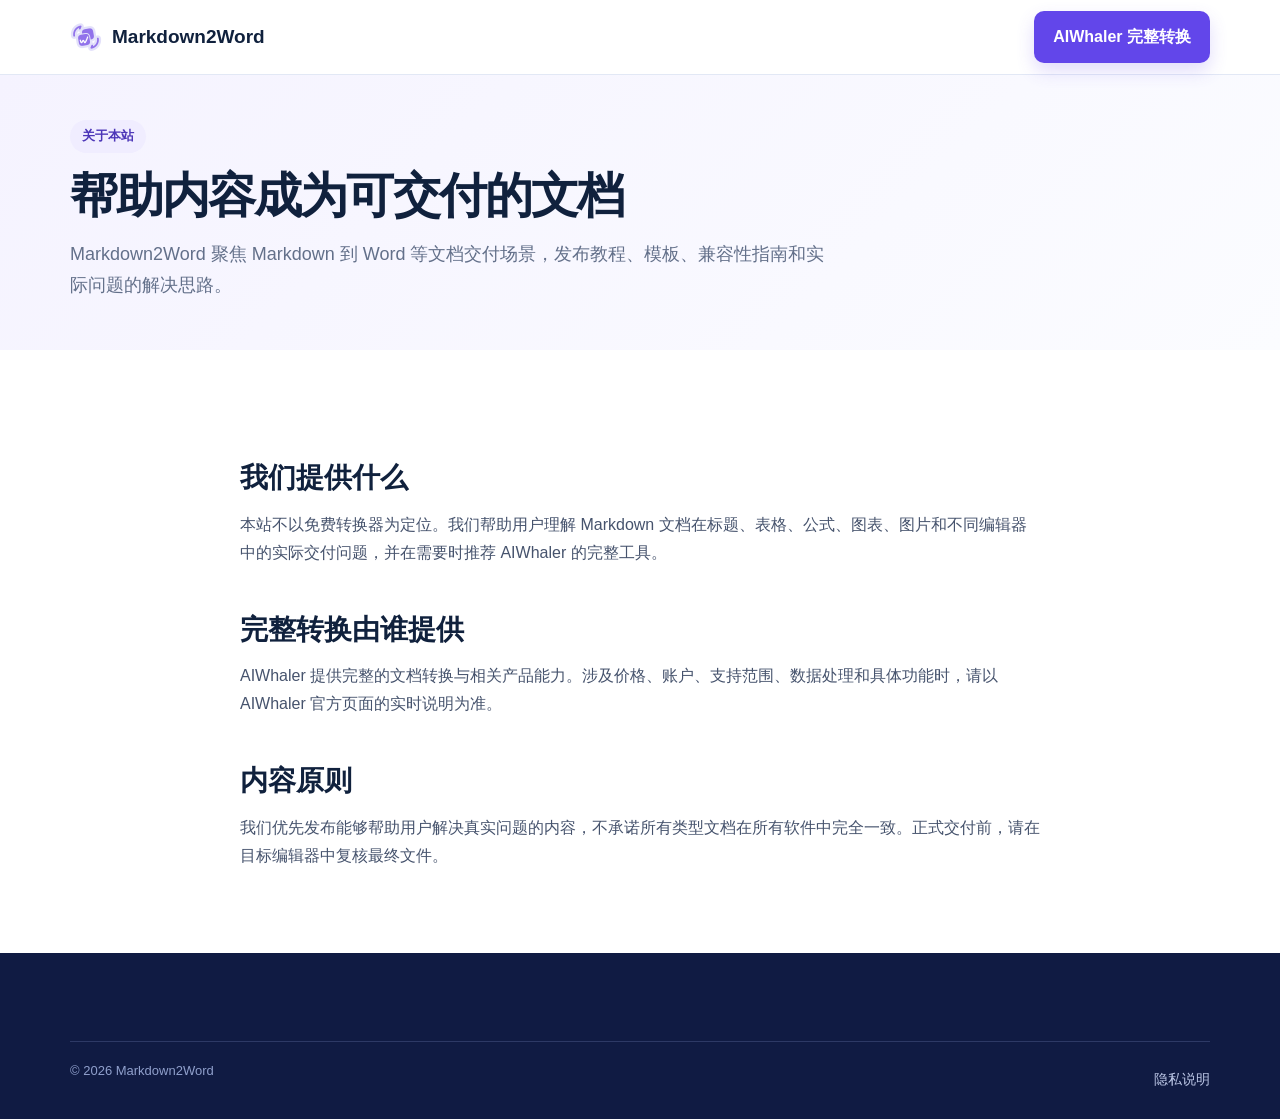
==== about/index.html @ 2428aa57 "1" ====
<!doctype html><html lang="zh-CN"><head><meta charset="utf-8"><meta name="viewport" content="width=device-width,initial-scale=1"><title>关于 Markdown2Word｜Markdown文档导出解决方案与教程站</title><meta name="description" content="Markdown2Word 是面向中文用户的 Markdown 文档导出解决方案与教程站，完整转换工具由 AIWhaler 提供。"><link rel="canonical" href="https://www.markdown2word.cn/about/"><link rel="stylesheet" href="../assets/site.css"></head><body><div class="nav-shell"><nav class="wrap nav"><a class="brand" href="../"><img src="../images/markdown2word-logo.png" alt="Markdown2Word">Markdown2Word</a><a class="button" href="https://www.aiwhaler.com/?utm_source=markdown2word.cn&utm_medium=referral&utm_campaign=about-nav" target="_blank" rel="noopener">AIWhaler 完整转换</a></nav></div><main><section class="page-hero"><div class="wrap"><span class="eyebrow">关于本站</span><h1>帮助内容成为可交付的文档</h1><p>Markdown2Word 聚焦 Markdown 到 Word 等文档交付场景，发布教程、模板、兼容性指南和实际问题的解决思路。</p></div></section><article class="article"><h2>我们提供什么</h2><p>本站不以免费转换器为定位。我们帮助用户理解 Markdown 文档在标题、表格、公式、图表、图片和不同编辑器中的实际交付问题，并在需要时推荐 AIWhaler 的完整工具。</p><h2>完整转换由谁提供</h2><p>AIWhaler 提供完整的文档转换与相关产品能力。涉及价格、账户、支持范围、数据处理和具体功能时，请以 AIWhaler 官方页面的实时说明为准。</p><h2>内容原则</h2><p>我们优先发布能够帮助用户解决真实问题的内容，不承诺所有类型文档在所有软件中完全一致。正式交付前，请在目标编辑器中复核最终文件。</p></article></main><footer class="footer"><div class="wrap footer-bottom"><span>© 2026 Markdown2Word</span><a href="../privacy/">隐私说明</a></div></footer></body></html>
---- assets/site.css ----
:root{--ink:#10213d;--muted:#63708a;--paper:#f7f9ff;--line:#e2e8f5;--brand:#6246ea;--brand-dark:#3e2aa7;--accent:#12b981;--navy:#101b43;--shadow:0 16px 48px rgba(30,43,86,.10);--radius:20px}*{box-sizing:border-box}html{scroll-behavior:smooth}body{margin:0;color:var(--ink);font:16px/1.75 Inter,"PingFang SC","Microsoft YaHei",Arial,sans-serif;background:#fff}a{color:inherit;text-decoration:none}img{max-width:100%;height:auto}.wrap{width:min(1140px,calc(100% - 40px));margin:auto}.skip{position:absolute;left:-999px}.skip:focus{left:16px;top:16px;z-index:999;background:#fff;padding:10px 14px;border-radius:8px}.topbar{background:var(--navy);color:#dbe5ff;font-size:14px}.topbar .wrap{padding:8px 0;display:flex;justify-content:center;gap:9px}.topbar a{text-decoration:underline;text-underline-offset:3px}.nav{height:74px;display:flex;align-items:center;justify-content:space-between;gap:24px}.nav-shell{border-bottom:1px solid var(--line);background:rgba(255,255,255,.94);position:sticky;top:0;z-index:20;backdrop-filter:blur(12px)}.brand{display:flex;align-items:center;gap:10px;font-weight:800;font-size:19px;white-space:nowrap}.brand img{width:32px;height:32px;border-radius:8px}.links{display:flex;align-items:center;gap:24px;color:#47546d;font-size:15px}.links a:hover,.links a.active{color:var(--brand);font-weight:700}.menu{display:none;border:1px solid var(--line);border-radius:8px;background:#fff;font:inherit;padding:8px 11px}.button{display:inline-flex;align-items:center;justify-content:center;gap:8px;border-radius:10px;background:var(--brand);color:#fff;font-weight:700;padding:12px 19px;box-shadow:0 8px 18px rgba(98,70,234,.19);transition:.2s}.button:hover{transform:translateY(-2px);background:var(--brand-dark)}.button.light{background:#fff;color:var(--brand);box-shadow:none;border:1px solid #d8d1ff}.button.text{background:transparent;color:var(--brand);box-shadow:none;padding:6px 0}.hero{padding:86px 0 75px;overflow:hidden;background:radial-gradient(circle at 87% 10%,#e7e1ff 0,rgba(231,225,255,0) 27%),linear-gradient(180deg,#fbfcff,#fff)}.hero-grid{display:grid;grid-template-columns:1.08fr .92fr;gap:54px;align-items:center}.eyebrow{display:inline-flex;align-items:center;gap:7px;color:#4c36b8;background:#f0edff;border-radius:999px;padding:5px 12px;font-weight:700;font-size:13px}.hero h1{font-size:clamp(36px,4.5vw,58px);line-height:1.16;letter-spacing:-.045em;margin:18px 0}.hero h1 em{font-style:normal;color:var(--brand)}.hero p{font-size:18px;color:var(--muted);max-width:620px;margin:0 0 27px}.actions{display:flex;flex-wrap:wrap;gap:12px}.hero-note{margin-top:17px;color:#758099;font-size:13px}.hero-visual{position:relative}.hero-visual img{border-radius:18px;box-shadow:var(--shadow);border:1px solid #dae2f6}.card-float{position:absolute;bottom:-22px;left:-30px;background:#fff;padding:15px 18px;border-radius:14px;box-shadow:var(--shadow);font-size:14px}.card-float b{display:block;color:var(--brand);font-size:18px}.section{padding:80px 0}.section.tint{background:var(--paper)}.section-head{max-width:720px;margin:0 auto 38px;text-align:center}.section-head h2{font-size:34px;line-height:1.3;letter-spacing:-.03em;margin:0 0 10px}.section-head p{margin:0;color:var(--muted)}.grid3{display:grid;grid-template-columns:repeat(3,1fr);gap:18px}.grid2{display:grid;grid-template-columns:repeat(2,1fr);gap:22px}.card{background:#fff;border:1px solid var(--line);border-radius:var(--radius);padding:27px;box-shadow:0 5px 18px rgba(23,40,86,.035)}.card h3{margin:12px 0 8px;font-size:20px;line-height:1.4}.card p{color:var(--muted);margin:0}.icon{width:44px;height:44px;display:grid;place-items:center;border-radius:12px;background:#efedff;color:var(--brand);font-size:21px}.tag{color:#4f3abb;background:#f1efff;border-radius:999px;padding:3px 9px;font-size:12px;font-weight:700}.list{list-style:none;padding:0;margin:16px 0 0}.list li{position:relative;padding:8px 0 8px 23px;color:#47546d;border-bottom:1px solid #eef1f8}.list li:last-child{border:0}.list li:before{content:'✓';position:absolute;left:0;color:var(--accent);font-weight:800}.feature{display:grid;grid-template-columns:170px 1fr;gap:25px;align-items:start;padding:28px 0;border-bottom:1px solid var(--line)}.feature:last-child{border-bottom:0}.feature .number{font-weight:800;color:var(--brand);font-size:15px}.feature h3{margin:0 0 8px;font-size:23px}.feature p{margin:0;color:var(--muted)}.cta{background:linear-gradient(120deg,#201359,#6546ea 55%,#6c49c9);color:#fff;border-radius:28px;padding:50px;display:flex;justify-content:space-between;align-items:center;gap:25px;overflow:hidden}.cta h2{font-size:31px;line-height:1.3;margin:0 0 7px}.cta p{margin:0;color:#dfd8ff}.cta .button{background:#fff;color:#4d35bd;white-space:nowrap}.crumb{font-size:14px;color:var(--muted);padding:25px 0 0}.crumb a{color:var(--brand)}.page-hero{padding:45px 0 48px;background:linear-gradient(135deg,#f5f3ff,#fbfcff)}.page-hero h1{font-size:clamp(32px,4vw,48px);line-height:1.25;letter-spacing:-.04em;margin:13px 0}.page-hero p{margin:0;max-width:760px;color:var(--muted);font-size:18px}.article{width:min(800px,calc(100% - 40px));margin:0 auto;padding:65px 0}.article h2{font-size:28px;line-height:1.35;margin:44px 0 14px}.article h3{font-size:21px;margin:28px 0 9px}.article p{color:#46536d;margin:0 0 18px}.article ul,.article ol{color:#46536d;padding-left:24px}.article li{margin:7px 0}.callout{background:#f4f2ff;border:1px solid #dfd9ff;border-radius:14px;padding:19px 21px;color:#47348d}.table-wrap{overflow:auto;border:1px solid var(--line);border-radius:15px}.comparison{width:100%;border-collapse:collapse;min-width:580px}.comparison th,.comparison td{text-align:left;padding:15px;border-bottom:1px solid var(--line)}.comparison th{background:#f7f8fc;font-size:14px}.comparison td:not(:first-child){text-align:center}.yes{color:#07966c;font-weight:700}.no{color:#8b95a8}.guide-card{display:flex;flex-direction:column;gap:12px}.guide-card h3{margin:0}.guide-card .button{align-self:flex-start;margin-top:auto}.template{position:relative;overflow:hidden}.template:after{content:'MD';position:absolute;right:-9px;bottom:-31px;font-size:94px;line-height:1;font-weight:900;color:#f1efff}.template>*{position:relative;z-index:1}.faq details{border-bottom:1px solid var(--line);padding:18px 0}.faq summary{cursor:pointer;font-weight:700;font-size:18px}.faq details p{color:var(--muted);margin:10px 0 0}.footer{background:#101b43;color:#d4dcf4;padding:52px 0 20px}.footer-grid{display:grid;grid-template-columns:2fr 1fr 1fr;gap:35px}.footer h3{font-size:15px;color:#fff;margin:0 0 13px}.footer p{max-width:360px;color:#aeb9da}.footer a{display:block;color:#bdc8e7;margin:7px 0;font-size:14px}.footer a:hover{color:#fff}.footer-bottom{border-top:1px solid #2d3965;margin-top:36px;padding-top:18px;color:#90a0cc;font-size:13px;display:flex;justify-content:space-between;gap:15px;flex-wrap:wrap}.notice{font-size:14px;color:#67738b;margin-top:20px}.pill-row{display:flex;gap:9px;flex-wrap:wrap;margin-top:22px}.pill{font-size:13px;border:1px solid var(--line);background:#fff;border-radius:999px;padding:6px 11px;color:#536077}@media(max-width:820px){.links{display:none}.links.open{display:flex;position:absolute;top:74px;left:0;right:0;padding:18px 20px;background:#fff;flex-direction:column;align-items:stretch;border-bottom:1px solid var(--line);box-shadow:var(--shadow)}.menu{display:block}.hero{padding:58px 0}.hero-grid,.grid3,.grid2{grid-template-columns:1fr}.hero-visual{max-width:620px}.card-float{left:14px;bottom:-16px}.section{padding:58px 0}.cta{padding:34px;display:block}.cta .button{margin-top:22px}.footer-grid{grid-template-columns:1fr 1fr}.feature{grid-template-columns:1fr;gap:8px}.page-hero{padding:35px 0}.article{padding:45px 0}}@media(max-width:480px){.wrap{width:min(100% - 30px,1140px)}.hero h1{font-size:37px}.section-head h2{font-size:28px}.footer-grid{grid-template-columns:1fr}.topbar .wrap{font-size:12px}.card{padding:22px}}
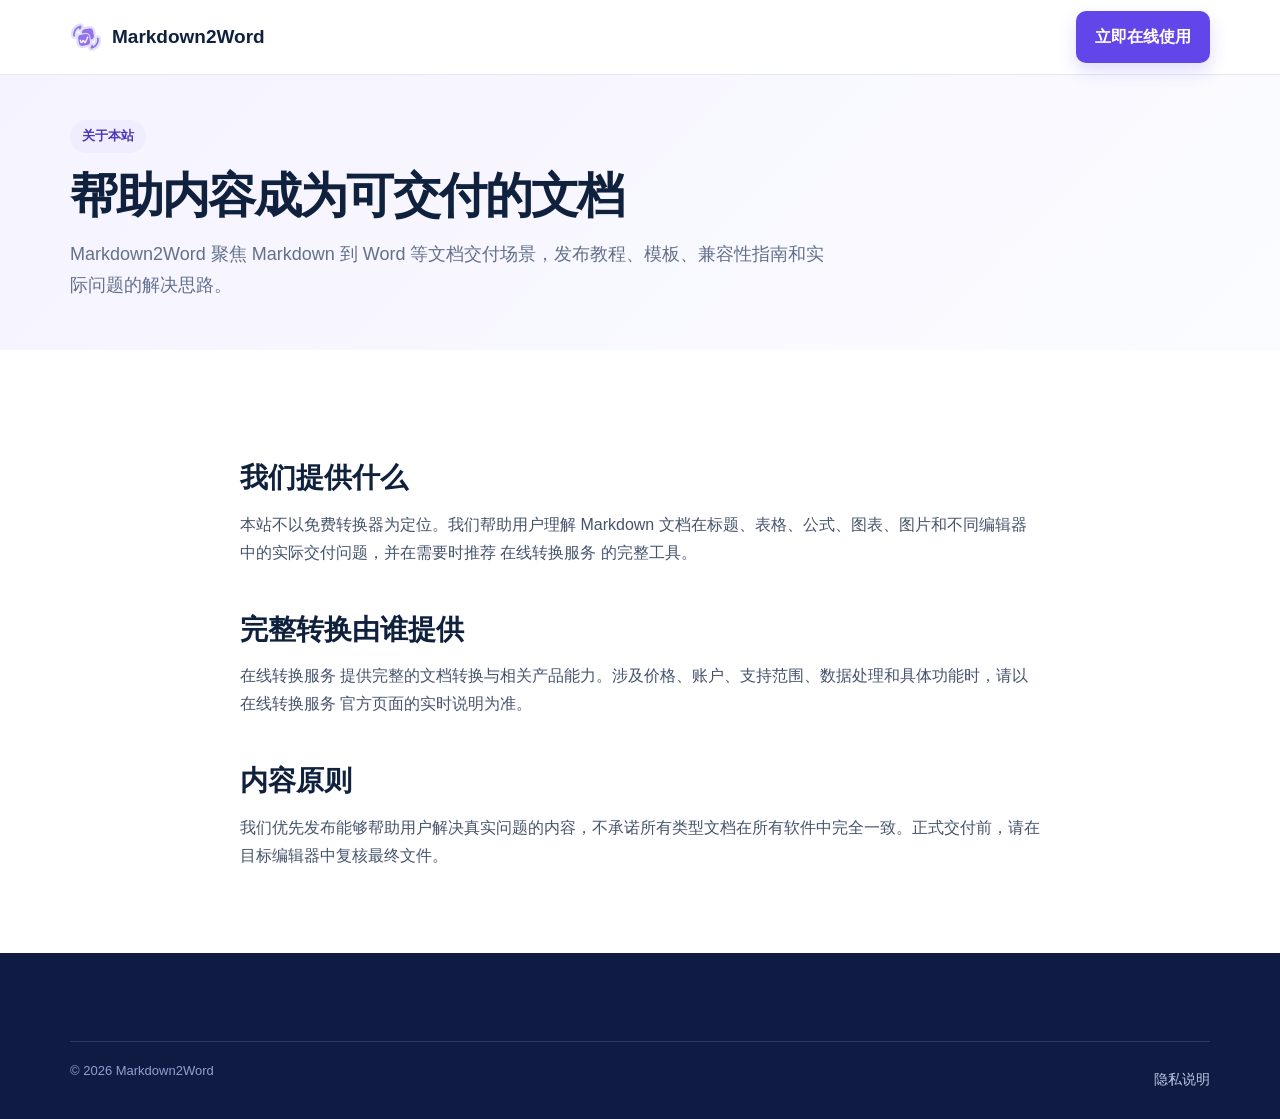
==== commit 19847d53: "1" ====
--- a/about/index.html
+++ b/about/index.html
@@ -1 +1 @@
-<!doctype html><html lang="zh-CN"><head><meta charset="utf-8"><meta name="viewport" content="width=device-width,initial-scale=1"><title>关于 Markdown2Word｜Markdown文档导出解决方案与教程站</title><meta name="description" content="Markdown2Word 是面向中文用户的 Markdown 文档导出解决方案与教程站，完整转换工具由 AIWhaler 提供。"><link rel="canonical" href="https://www.markdown2word.cn/about/"><link rel="stylesheet" href="../assets/site.css"></head><body><div class="nav-shell"><nav class="wrap nav"><a class="brand" href="../"><img src="../images/markdown2word-logo.png" alt="Markdown2Word">Markdown2Word</a><a class="button" href="https://www.aiwhaler.com/?utm_source=markdown2word.cn&utm_medium=referral&utm_campaign=about-nav" target="_blank" rel="noopener">AIWhaler 完整转换</a></nav></div><main><section class="page-hero"><div class="wrap"><span class="eyebrow">关于本站</span><h1>帮助内容成为可交付的文档</h1><p>Markdown2Word 聚焦 Markdown 到 Word 等文档交付场景，发布教程、模板、兼容性指南和实际问题的解决思路。</p></div></section><article class="article"><h2>我们提供什么</h2><p>本站不以免费转换器为定位。我们帮助用户理解 Markdown 文档在标题、表格、公式、图表、图片和不同编辑器中的实际交付问题，并在需要时推荐 AIWhaler 的完整工具。</p><h2>完整转换由谁提供</h2><p>AIWhaler 提供完整的文档转换与相关产品能力。涉及价格、账户、支持范围、数据处理和具体功能时，请以 AIWhaler 官方页面的实时说明为准。</p><h2>内容原则</h2><p>我们优先发布能够帮助用户解决真实问题的内容，不承诺所有类型文档在所有软件中完全一致。正式交付前，请在目标编辑器中复核最终文件。</p></article></main><footer class="footer"><div class="wrap footer-bottom"><span>© 2026 Markdown2Word</span><a href="../privacy/">隐私说明</a></div></footer></body></html>
+<!doctype html><html lang="zh-CN"><head><meta charset="utf-8"><meta name="viewport" content="width=device-width,initial-scale=1"><title>关于 Markdown2Word｜Markdown文档导出解决方案与教程站</title><meta name="description" content="Markdown2Word 是面向中文用户的 Markdown 文档导出解决方案与教程站，完整转换工具由 在线转换服务 提供。"><link rel="canonical" href="https://www.markdown2word.cn/about/"><link rel="stylesheet" href="../assets/site.css"></head><body><div class="nav-shell"><nav class="wrap nav"><a class="brand" href="../"><img src="../images/markdown2word-logo.png" alt="Markdown2Word">Markdown2Word</a><a class="button" href="https://www.aiwhaler.com/?utm_source=markdown2word.cn&utm_medium=referral&utm_campaign=about-nav" target="_blank" rel="noopener">立即在线使用</a></nav></div><main><section class="page-hero"><div class="wrap"><span class="eyebrow">关于本站</span><h1>帮助内容成为可交付的文档</h1><p>Markdown2Word 聚焦 Markdown 到 Word 等文档交付场景，发布教程、模板、兼容性指南和实际问题的解决思路。</p></div></section><article class="article"><h2>我们提供什么</h2><p>本站不以免费转换器为定位。我们帮助用户理解 Markdown 文档在标题、表格、公式、图表、图片和不同编辑器中的实际交付问题，并在需要时推荐 在线转换服务 的完整工具。</p><h2>完整转换由谁提供</h2><p>在线转换服务 提供完整的文档转换与相关产品能力。涉及价格、账户、支持范围、数据处理和具体功能时，请以 在线转换服务 官方页面的实时说明为准。</p><h2>内容原则</h2><p>我们优先发布能够帮助用户解决真实问题的内容，不承诺所有类型文档在所有软件中完全一致。正式交付前，请在目标编辑器中复核最终文件。</p></article></main><footer class="footer"><div class="wrap footer-bottom"><span>© 2026 Markdown2Word</span><a href="../privacy/">隐私说明</a></div></footer></body></html>
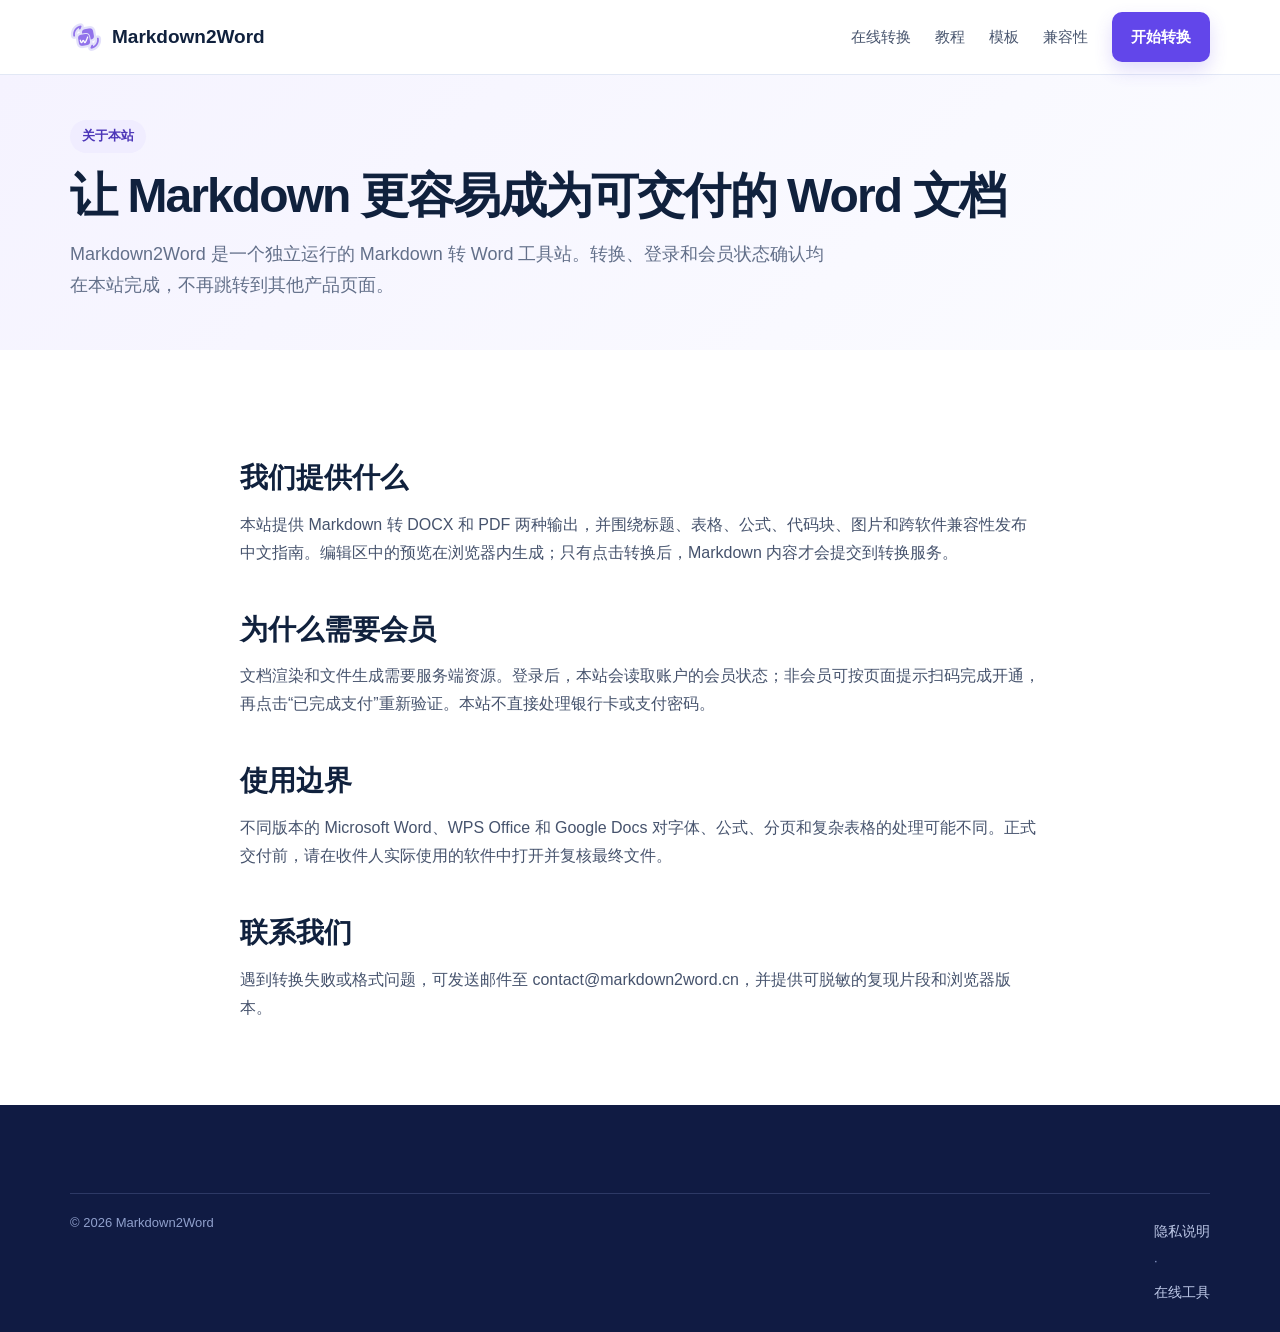
==== commit b04273c4: "1" ====
--- a/about/index.html
+++ b/about/index.html
@@ -1 +1,9 @@
-<!doctype html><html lang="zh-CN"><head><meta charset="utf-8"><meta name="viewport" content="width=device-width,initial-scale=1"><title>关于 Markdown2Word｜Markdown文档导出解决方案与教程站</title><meta name="description" content="Markdown2Word 是面向中文用户的 Markdown 文档导出解决方案与教程站，完整转换工具由 在线转换服务 提供。"><link rel="canonical" href="https://www.markdown2word.cn/about/"><link rel="stylesheet" href="../assets/site.css"></head><body><div class="nav-shell"><nav class="wrap nav"><a class="brand" href="../"><img src="../images/markdown2word-logo.png" alt="Markdown2Word">Markdown2Word</a><a class="button" href="https://www.aiwhaler.com/?utm_source=markdown2word.cn&utm_medium=referral&utm_campaign=about-nav" target="_blank" rel="noopener">立即在线使用</a></nav></div><main><section class="page-hero"><div class="wrap"><span class="eyebrow">关于本站</span><h1>帮助内容成为可交付的文档</h1><p>Markdown2Word 聚焦 Markdown 到 Word 等文档交付场景，发布教程、模板、兼容性指南和实际问题的解决思路。</p></div></section><article class="article"><h2>我们提供什么</h2><p>本站不以免费转换器为定位。我们帮助用户理解 Markdown 文档在标题、表格、公式、图表、图片和不同编辑器中的实际交付问题，并在需要时推荐 在线转换服务 的完整工具。</p><h2>完整转换由谁提供</h2><p>在线转换服务 提供完整的文档转换与相关产品能力。涉及价格、账户、支持范围、数据处理和具体功能时，请以 在线转换服务 官方页面的实时说明为准。</p><h2>内容原则</h2><p>我们优先发布能够帮助用户解决真实问题的内容，不承诺所有类型文档在所有软件中完全一致。正式交付前，请在目标编辑器中复核最终文件。</p></article></main><footer class="footer"><div class="wrap footer-bottom"><span>© 2026 Markdown2Word</span><a href="../privacy/">隐私说明</a></div></footer></body></html>
+<!doctype html>
+<html lang="zh-CN"><head><meta charset="utf-8"><meta name="viewport" content="width=device-width,initial-scale=1">
+<title>关于 Markdown2Word｜独立的 Markdown 转 Word 在线工具</title>
+<meta name="description" content="Markdown2Word 是专注 Markdown 转 Word 的独立在线工具站，提供 DOCX、PDF 转换以及中文教程和兼容性指南。">
+<link rel="canonical" href="https://www.markdown2word.cn/about/"><link rel="stylesheet" href="../assets/site.css"></head>
+<body><div class="nav-shell"><nav class="wrap nav"><a class="brand" href="../"><img src="../images/markdown2word-logo.png" alt="Markdown2Word">Markdown2Word</a><button class="menu" aria-label="打开导航" aria-expanded="false">菜单</button><div class="links"><a href="../#converter">在线转换</a><a href="../guides/">教程</a><a href="../templates/">模板</a><a href="../compatibility/">兼容性</a><a class="button" href="../#converter">开始转换</a></div></nav></div>
+<main><section class="page-hero"><div class="wrap"><span class="eyebrow">关于本站</span><h1>让 Markdown 更容易成为可交付的 Word 文档</h1><p>Markdown2Word 是一个独立运行的 Markdown 转 Word 工具站。转换、登录和会员状态确认均在本站完成，不再跳转到其他产品页面。</p></div></section>
+<article class="article"><h2>我们提供什么</h2><p>本站提供 Markdown 转 DOCX 和 PDF 两种输出，并围绕标题、表格、公式、代码块、图片和跨软件兼容性发布中文指南。编辑区中的预览在浏览器内生成；只有点击转换后，Markdown 内容才会提交到转换服务。</p><h2>为什么需要会员</h2><p>文档渲染和文件生成需要服务端资源。登录后，本站会读取账户的会员状态；非会员可按页面提示扫码完成开通，再点击“已完成支付”重新验证。本站不直接处理银行卡或支付密码。</p><h2>使用边界</h2><p>不同版本的 Microsoft Word、WPS Office 和 Google Docs 对字体、公式、分页和复杂表格的处理可能不同。正式交付前，请在收件人实际使用的软件中打开并复核最终文件。</p><h2>联系我们</h2><p>遇到转换失败或格式问题，可发送邮件至 <a href="mailto:contact@markdown2word.cn">contact@markdown2word.cn</a>，并提供可脱敏的复现片段和浏览器版本。</p></article></main>
+<footer class="footer"><div class="wrap footer-bottom"><span>© 2026 Markdown2Word</span><span><a href="../privacy/">隐私说明</a> · <a href="../">在线工具</a></span></div></footer><script src="../assets/site.js"></script></body></html>
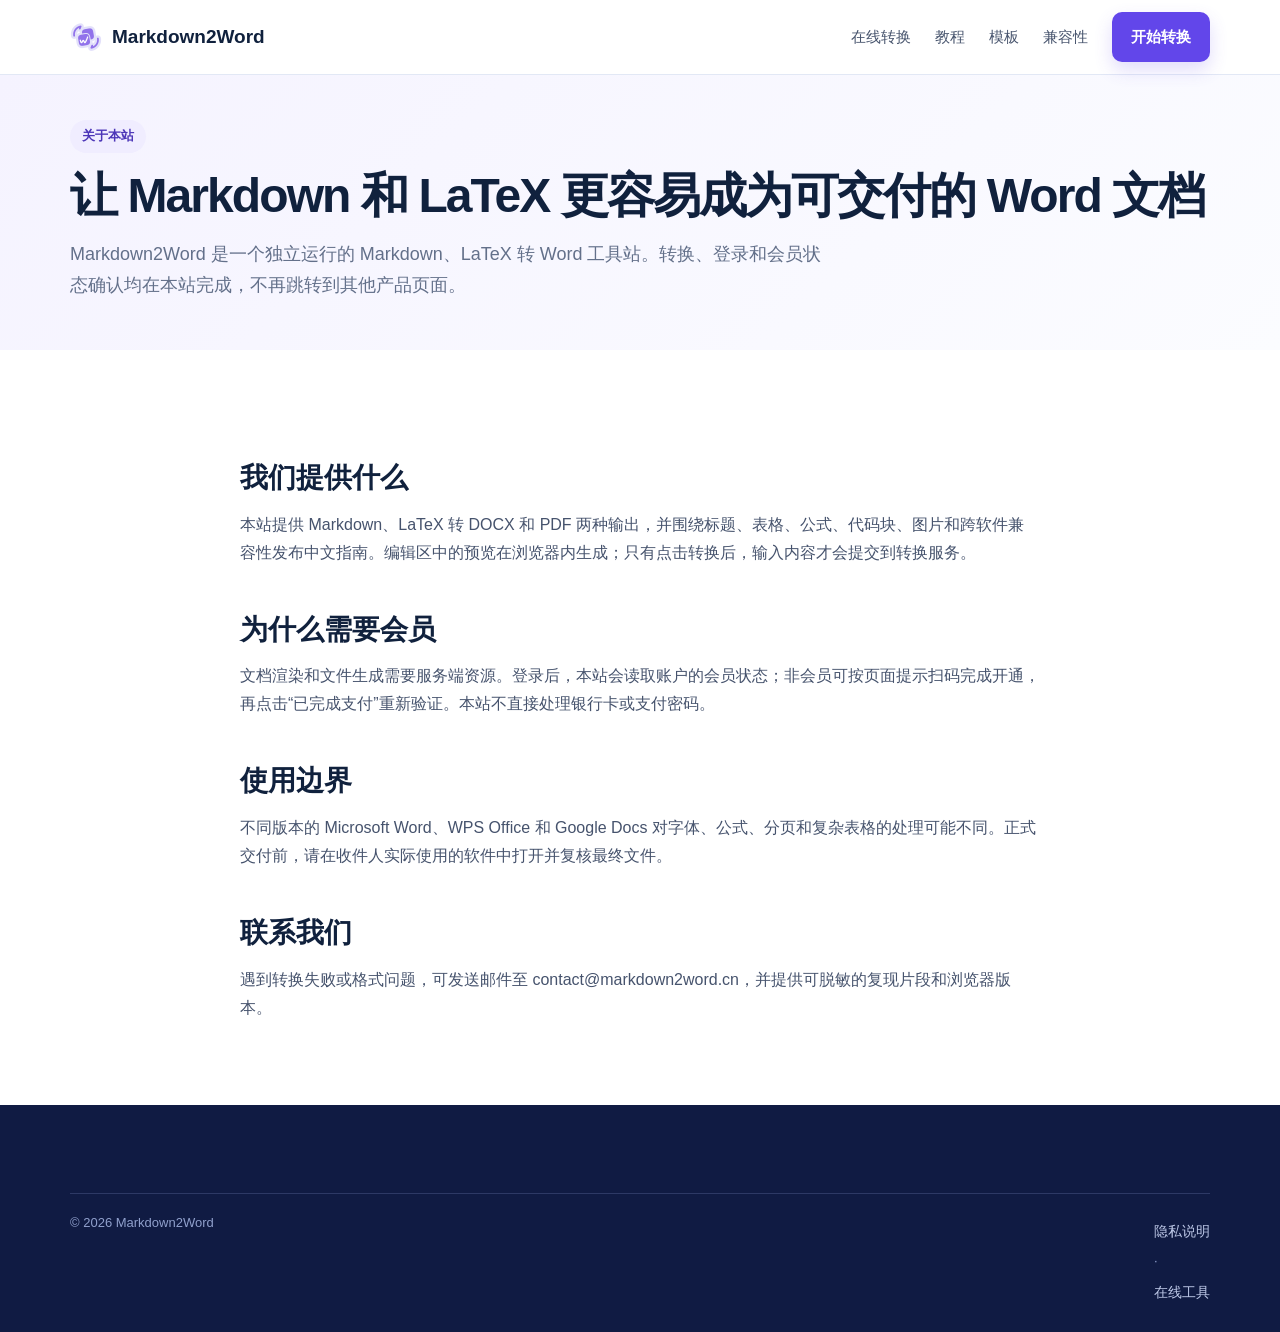
==== commit ec3b6585: "update" ====
--- a/about/index.html
+++ b/about/index.html
@@ -1,9 +1,9 @@
 <!doctype html>
 <html lang="zh-CN"><head><meta charset="utf-8"><meta name="viewport" content="width=device-width,initial-scale=1">
 <title>关于 Markdown2Word｜独立的 Markdown 转 Word 在线工具</title>
-<meta name="description" content="Markdown2Word 是专注 Markdown 转 Word 的独立在线工具站，提供 DOCX、PDF 转换以及中文教程和兼容性指南。">
+<meta name="description" content="Markdown2Word 是专注 Markdown、LaTeX 转 Word 的独立在线工具站，提供 DOCX、PDF 转换以及中文教程和兼容性指南。">
 <link rel="canonical" href="https://www.markdown2word.cn/about/"><link rel="stylesheet" href="../assets/site.css"></head>
 <body><div class="nav-shell"><nav class="wrap nav"><a class="brand" href="../"><img src="../images/markdown2word-logo.png" alt="Markdown2Word">Markdown2Word</a><button class="menu" aria-label="打开导航" aria-expanded="false">菜单</button><div class="links"><a href="../#converter">在线转换</a><a href="../guides/">教程</a><a href="../templates/">模板</a><a href="../compatibility/">兼容性</a><a class="button" href="../#converter">开始转换</a></div></nav></div>
-<main><section class="page-hero"><div class="wrap"><span class="eyebrow">关于本站</span><h1>让 Markdown 更容易成为可交付的 Word 文档</h1><p>Markdown2Word 是一个独立运行的 Markdown 转 Word 工具站。转换、登录和会员状态确认均在本站完成，不再跳转到其他产品页面。</p></div></section>
-<article class="article"><h2>我们提供什么</h2><p>本站提供 Markdown 转 DOCX 和 PDF 两种输出，并围绕标题、表格、公式、代码块、图片和跨软件兼容性发布中文指南。编辑区中的预览在浏览器内生成；只有点击转换后，Markdown 内容才会提交到转换服务。</p><h2>为什么需要会员</h2><p>文档渲染和文件生成需要服务端资源。登录后，本站会读取账户的会员状态；非会员可按页面提示扫码完成开通，再点击“已完成支付”重新验证。本站不直接处理银行卡或支付密码。</p><h2>使用边界</h2><p>不同版本的 Microsoft Word、WPS Office 和 Google Docs 对字体、公式、分页和复杂表格的处理可能不同。正式交付前，请在收件人实际使用的软件中打开并复核最终文件。</p><h2>联系我们</h2><p>遇到转换失败或格式问题，可发送邮件至 <a href="mailto:contact@markdown2word.cn">contact@markdown2word.cn</a>，并提供可脱敏的复现片段和浏览器版本。</p></article></main>
+<main><section class="page-hero"><div class="wrap"><span class="eyebrow">关于本站</span><h1>让 Markdown 和 LaTeX 更容易成为可交付的 Word 文档</h1><p>Markdown2Word 是一个独立运行的 Markdown、LaTeX 转 Word 工具站。转换、登录和会员状态确认均在本站完成，不再跳转到其他产品页面。</p></div></section>
+<article class="article"><h2>我们提供什么</h2><p>本站提供 Markdown、LaTeX 转 DOCX 和 PDF 两种输出，并围绕标题、表格、公式、代码块、图片和跨软件兼容性发布中文指南。编辑区中的预览在浏览器内生成；只有点击转换后，输入内容才会提交到转换服务。</p><h2>为什么需要会员</h2><p>文档渲染和文件生成需要服务端资源。登录后，本站会读取账户的会员状态；非会员可按页面提示扫码完成开通，再点击“已完成支付”重新验证。本站不直接处理银行卡或支付密码。</p><h2>使用边界</h2><p>不同版本的 Microsoft Word、WPS Office 和 Google Docs 对字体、公式、分页和复杂表格的处理可能不同。正式交付前，请在收件人实际使用的软件中打开并复核最终文件。</p><h2>联系我们</h2><p>遇到转换失败或格式问题，可发送邮件至 <a href="mailto:contact@markdown2word.cn">contact@markdown2word.cn</a>，并提供可脱敏的复现片段和浏览器版本。</p></article></main>
 <footer class="footer"><div class="wrap footer-bottom"><span>© 2026 Markdown2Word</span><span><a href="../privacy/">隐私说明</a> · <a href="../">在线工具</a></span></div></footer><script src="../assets/site.js"></script></body></html>
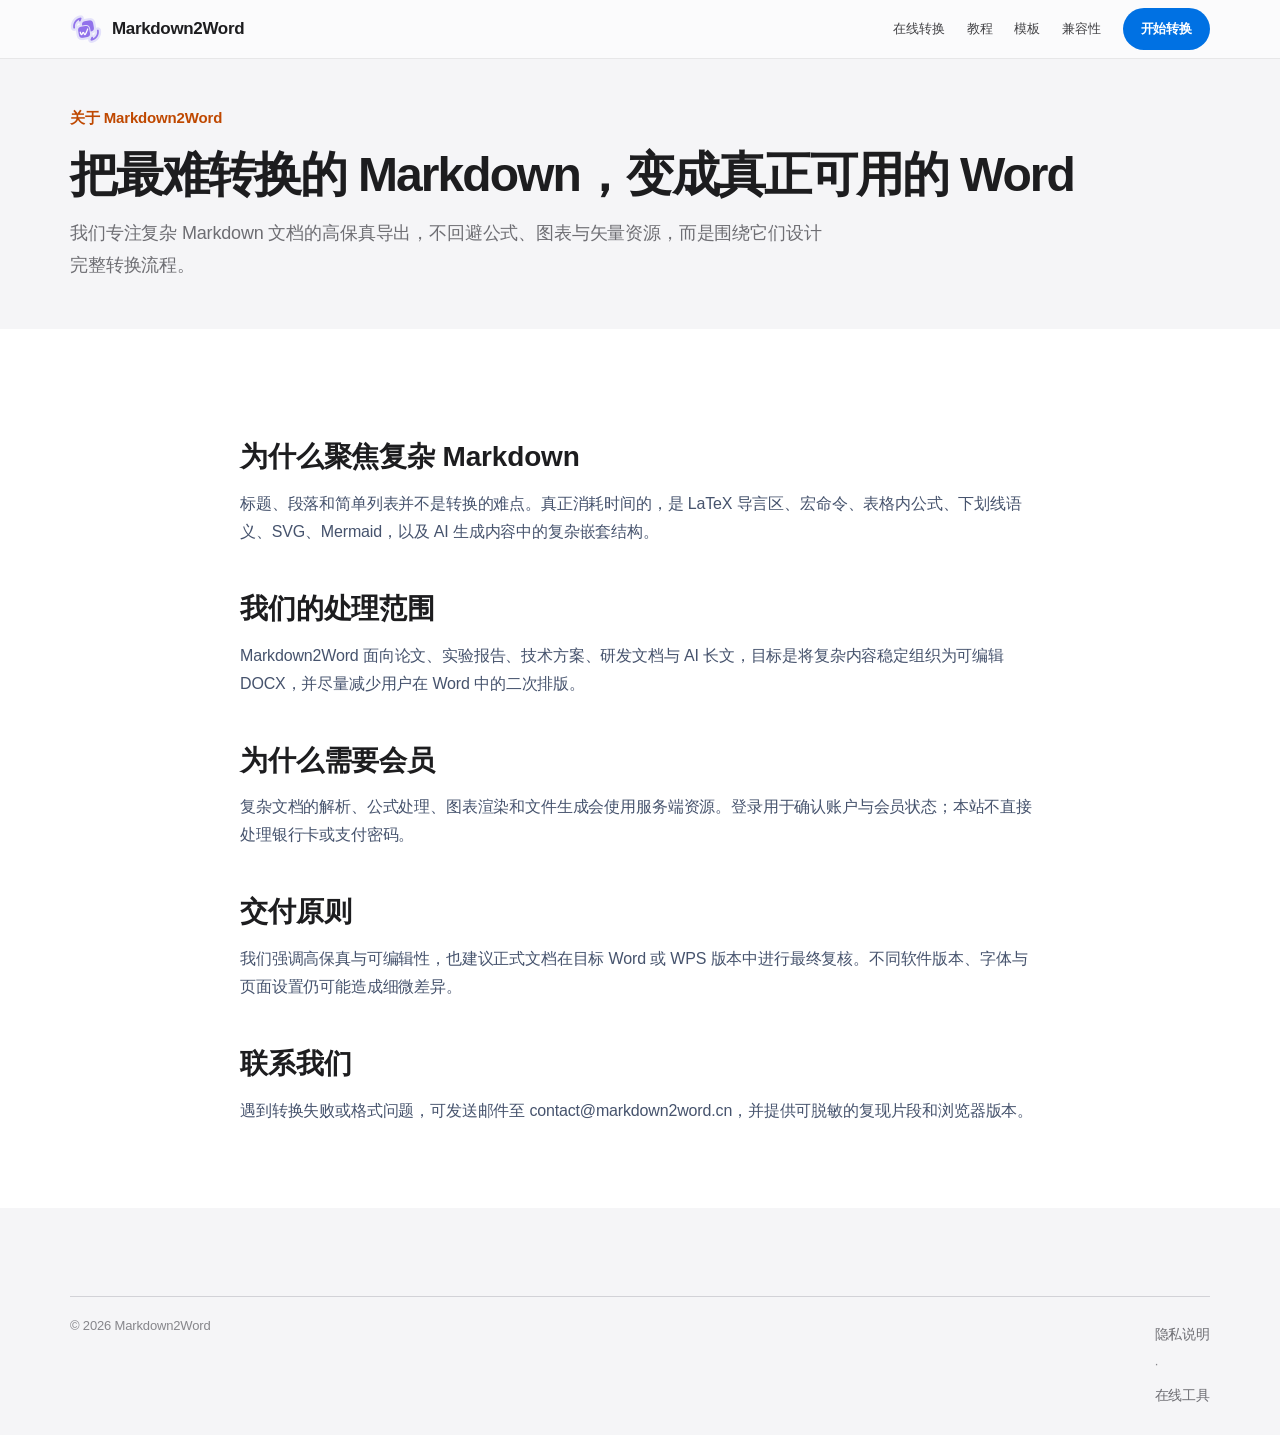
==== commit 1b4401c2: "1" ====
--- a/about/index.html
+++ b/about/index.html
@@ -1,9 +1,10 @@
 <!doctype html>
 <html lang="zh-CN"><head><meta charset="utf-8"><meta name="viewport" content="width=device-width,initial-scale=1">
-<title>关于 Markdown2Word｜独立的 Markdown 转 Word 在线工具</title>
-<meta name="description" content="Markdown2Word 是专注 Markdown、LaTeX 转 Word 的独立在线工具站，提供 DOCX、PDF 转换以及中文教程和兼容性指南。">
-<link rel="canonical" href="https://www.markdown2word.cn/about/"><link rel="stylesheet" href="../assets/site.css"></head>
+<title>关于我们｜专注复杂Markdown转Word - Markdown2Word</title>
+<meta name="description" content="Markdown2Word 专注复杂 Markdown 高保真转 Word，重点处理 LaTeX、SVG、Mermaid、表格内公式与复杂嵌套内容。">
+<link rel="canonical" href="https://www.markdown2word.cn/about/"><link rel="stylesheet" href="../assets/site.css"><link rel="stylesheet" href="../assets/apple.css">
+</head>
 <body><div class="nav-shell"><nav class="wrap nav"><a class="brand" href="../"><img src="../images/markdown2word-logo.png" alt="Markdown2Word">Markdown2Word</a><button class="menu" aria-label="打开导航" aria-expanded="false">菜单</button><div class="links"><a href="../#converter">在线转换</a><a href="../guides/">教程</a><a href="../templates/">模板</a><a href="../compatibility/">兼容性</a><a class="button" href="../#converter">开始转换</a></div></nav></div>
-<main><section class="page-hero"><div class="wrap"><span class="eyebrow">关于本站</span><h1>让 Markdown 和 LaTeX 更容易成为可交付的 Word 文档</h1><p>Markdown2Word 是一个独立运行的 Markdown、LaTeX 转 Word 工具站。转换、登录和会员状态确认均在本站完成，不再跳转到其他产品页面。</p></div></section>
-<article class="article"><h2>我们提供什么</h2><p>本站提供 Markdown、LaTeX 转 DOCX 和 PDF 两种输出，并围绕标题、表格、公式、代码块、图片和跨软件兼容性发布中文指南。编辑区中的预览在浏览器内生成；只有点击转换后，输入内容才会提交到转换服务。</p><h2>为什么需要会员</h2><p>文档渲染和文件生成需要服务端资源。登录后，本站会读取账户的会员状态；非会员可按页面提示扫码完成开通，再点击“已完成支付”重新验证。本站不直接处理银行卡或支付密码。</p><h2>使用边界</h2><p>不同版本的 Microsoft Word、WPS Office 和 Google Docs 对字体、公式、分页和复杂表格的处理可能不同。正式交付前，请在收件人实际使用的软件中打开并复核最终文件。</p><h2>联系我们</h2><p>遇到转换失败或格式问题，可发送邮件至 <a href="mailto:contact@markdown2word.cn">contact@markdown2word.cn</a>，并提供可脱敏的复现片段和浏览器版本。</p></article></main>
+<main><section class="page-hero"><div class="wrap"><span class="eyebrow">关于 Markdown2Word</span><h1>把最难转换的 Markdown，变成真正可用的 Word</h1><p>我们专注复杂 Markdown 文档的高保真导出，不回避公式、图表与矢量资源，而是围绕它们设计完整转换流程。</p></div></section>
+<article class="article"><h2>为什么聚焦复杂 Markdown</h2><p>标题、段落和简单列表并不是转换的难点。真正消耗时间的，是 LaTeX 导言区、宏命令、表格内公式、下划线语义、SVG、Mermaid，以及 AI 生成内容中的复杂嵌套结构。</p><h2>我们的处理范围</h2><p>Markdown2Word 面向论文、实验报告、技术方案、研发文档与 AI 长文，目标是将复杂内容稳定组织为可编辑 DOCX，并尽量减少用户在 Word 中的二次排版。</p><h2>为什么需要会员</h2><p>复杂文档的解析、公式处理、图表渲染和文件生成会使用服务端资源。登录用于确认账户与会员状态；本站不直接处理银行卡或支付密码。</p><h2>交付原则</h2><p>我们强调高保真与可编辑性，也建议正式文档在目标 Word 或 WPS 版本中进行最终复核。不同软件版本、字体与页面设置仍可能造成细微差异。</p><h2>联系我们</h2><p>遇到转换失败或格式问题，可发送邮件至 <a href="mailto:contact@markdown2word.cn">contact@markdown2word.cn</a>，并提供可脱敏的复现片段和浏览器版本。</p></article></main>
 <footer class="footer"><div class="wrap footer-bottom"><span>© 2026 Markdown2Word</span><span><a href="../privacy/">隐私说明</a> · <a href="../">在线工具</a></span></div></footer><script src="../assets/site.js"></script></body></html>
--- a/assets/apple.css
+++ b/assets/apple.css
@@ -0,0 +1,5 @@
+:root{--ink:#1d1d1f;--muted:#6e6e73;--paper:#f5f5f7;--line:#d2d2d7;--brand:#0071e3;--brand-dark:#0077ed;--accent:#34c759;--navy:#000;--shadow:0 20px 60px rgba(0,0,0,.08);--radius:28px}
+body{color:var(--ink);font-family:-apple-system,BlinkMacSystemFont,"SF Pro Display","SF Pro Text","PingFang SC","Helvetica Neue",Arial,sans-serif;background:#fff;letter-spacing:-.01em}
+.topbar{background:#f5f5f7;color:#515154}.topbar .wrap{padding:7px 0}.nav-shell{background:rgba(250,250,252,.82);border-color:rgba(0,0,0,.08);backdrop-filter:saturate(180%) blur(20px);-webkit-backdrop-filter:saturate(180%) blur(20px)}.nav{height:58px}.brand{font-size:17px;letter-spacing:-.02em}.links{font-size:13px;color:#424245;gap:22px}.links a:hover,.links a.active{color:#000}.button{border-radius:999px;background:#0071e3;padding:10px 18px;box-shadow:none;font-weight:600}.button:hover{background:#0077ed;transform:none}.button.light{color:#06c;border-color:#d2d2d7;background:#fff}.button.light:hover{background:#f5f5f7}.eyebrow{background:transparent;color:#bf4800;padding:0;border-radius:0;font-size:15px}.section{padding:104px 0}.section.tint{background:#f5f5f7}.section-head h2{font-size:clamp(34px,4.5vw,52px);line-height:1.08;letter-spacing:-.045em}.section-head p{font-size:19px;line-height:1.5}.card{border:0;border-radius:28px;padding:32px;box-shadow:none}.tint .card{background:#fff}.icon{border-radius:14px;background:#e8f2ff;color:#0071e3}.tag{background:#e8f2ff;color:#0066cc}.footer{background:#f5f5f7;color:#6e6e73}.footer h3{color:#1d1d1f}.footer p,.footer a{color:#6e6e73}.footer a:hover{color:#1d1d1f}.footer-bottom{border-color:#d2d2d7;color:#86868b}.cta{background:#000;border-radius:34px}.page-hero{background:#f5f5f7}.callout{background:#f5f5f7;border-color:#d2d2d7;color:#1d1d1f}.table-wrap{border-color:#d2d2d7;border-radius:22px}.comparison th{background:#f5f5f7}
+.tool-hero{padding:72px 0 54px;background:linear-gradient(180deg,#f5f5f7 0,#fff 70%)}.tool-intro{max-width:940px;margin-bottom:42px}.tool-intro h1{font-size:clamp(46px,6vw,76px);line-height:1.02;letter-spacing:-.06em;margin:18px 0}.tool-intro h1 em{color:#1d1d1f}.tool-intro p{max-width:840px;color:#6e6e73;font-size:21px;line-height:1.48}.trust-row{color:#515154;gap:10px;margin-top:24px}.trust-row span{background:#fff;border:1px solid #d2d2d7;border-radius:999px;padding:7px 12px}.trust-row span:before{content:none}.converter-shell{border:0;border-radius:30px;box-shadow:0 24px 80px rgba(0,0,0,.12)}.converter-toolbar,.converter-bottom,.pane-heading{background:#fbfbfd;border-color:#e5e5e7}.format-option{border:0;border-radius:999px;background:#e8e8ed}.format-option.active{background:#1d1d1f;color:#fff}.tool-action{border-radius:999px}.tool-action:hover{background:#e8e8ed;color:#1d1d1f}.preview blockquote{border-color:#0071e3;background:#f5f5f7}.preview pre{background:#1d1d1f;border-radius:16px}.result-card{border:0;border-radius:18px}.modal-card{border-radius:28px}.support-item{border:0;border-radius:24px;padding:26px;background:#f5f5f7}.support-item b{font-size:18px;color:#1d1d1f}.support-item span{color:#6e6e73}
+@media(max-width:820px){.nav{height:54px}.links.open{top:54px;background:rgba(250,250,252,.98)}.section{padding:72px 0}.tool-intro h1{font-size:46px}.tool-intro p{font-size:18px}}
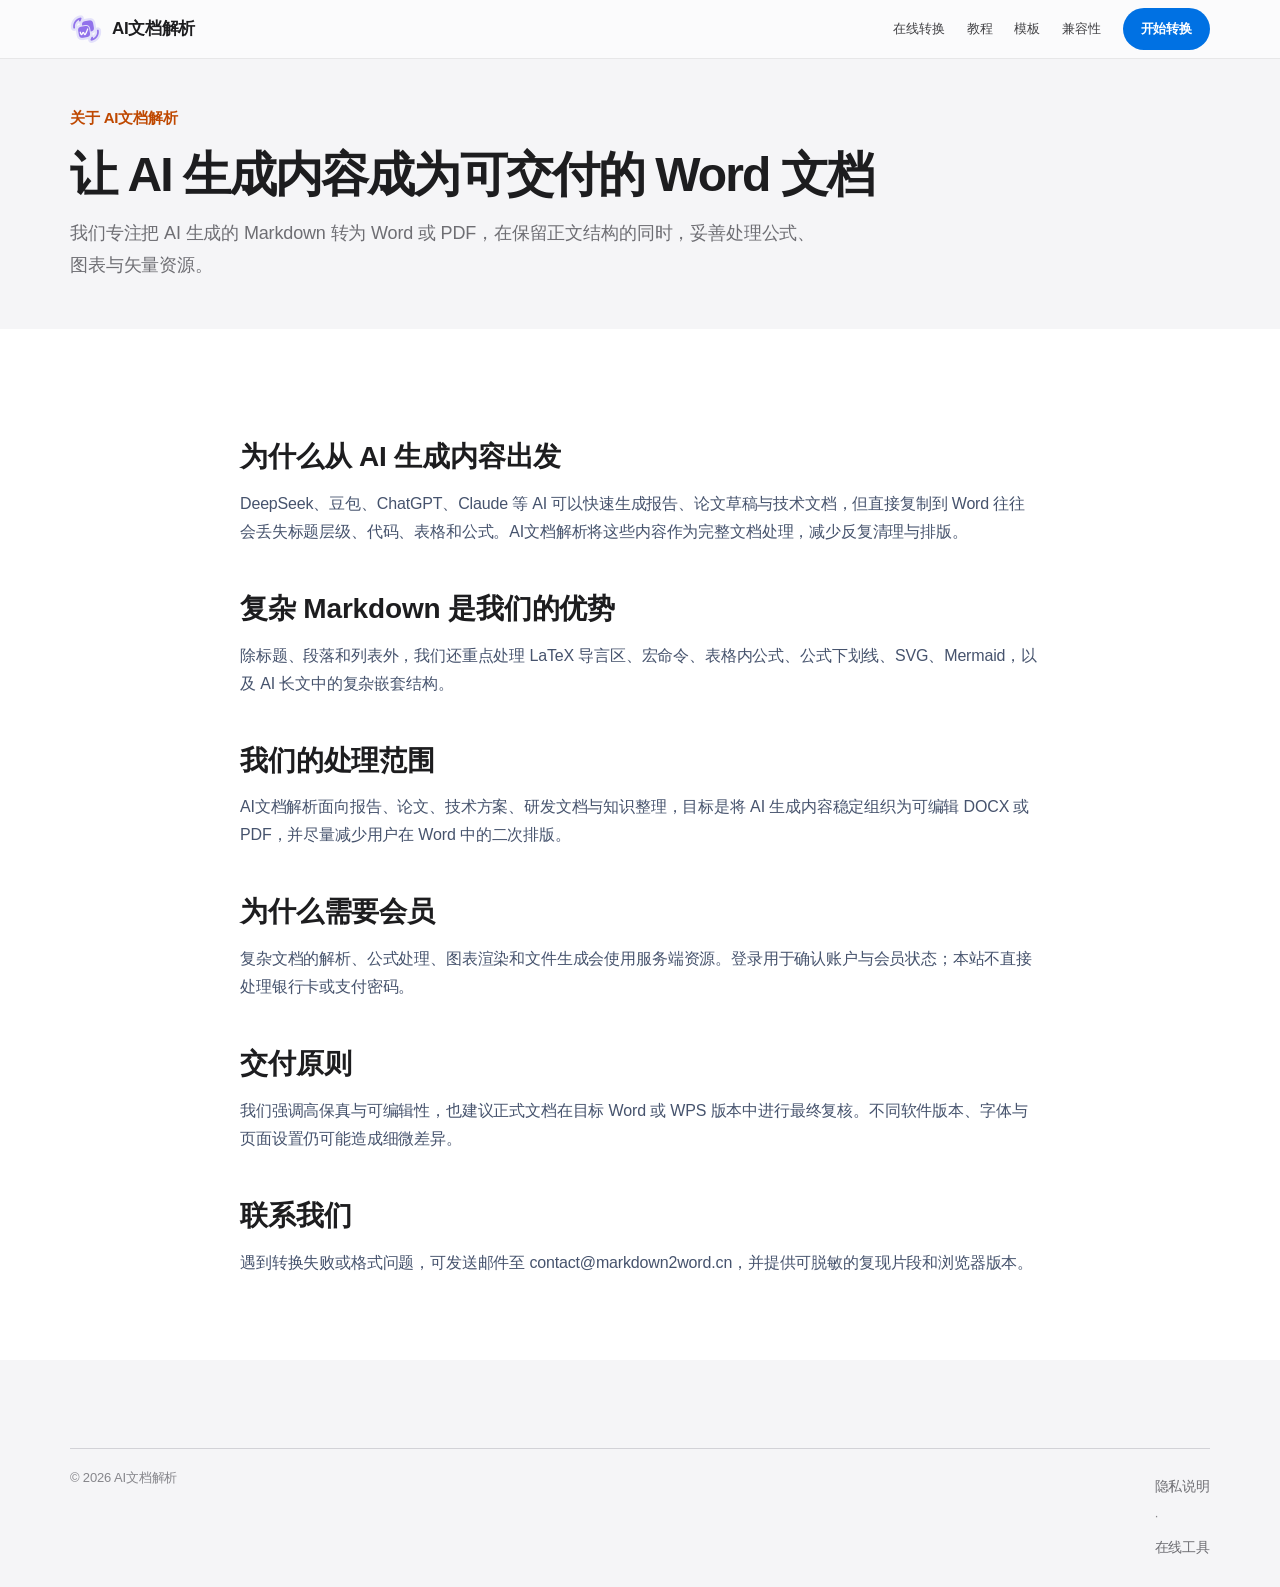
==== commit 17a0dfd6: "1" ====
--- a/about/index.html
+++ b/about/index.html
@@ -1,10 +1,10 @@
 <!doctype html>
 <html lang="zh-CN"><head><meta charset="utf-8"><meta name="viewport" content="width=device-width,initial-scale=1">
-<title>关于我们｜专注复杂Markdown转Word - Markdown2Word</title>
-<meta name="description" content="Markdown2Word 专注复杂 Markdown 高保真转 Word，重点处理 LaTeX、SVG、Mermaid、表格内公式与复杂嵌套内容。">
+<title>关于AI文档解析｜AI生成Markdown内容转换工具</title>
+<meta name="description" content="AI文档解析专注将 DeepSeek、豆包、ChatGPT、Claude 等 AI 生成的 Markdown 转为 Word 或 PDF，并妥善处理 LaTeX、复杂表格、SVG 与 Mermaid。">
 <link rel="canonical" href="https://www.markdown2word.cn/about/"><link rel="stylesheet" href="../assets/site.css"><link rel="stylesheet" href="../assets/apple.css">
 </head>
-<body><div class="nav-shell"><nav class="wrap nav"><a class="brand" href="../"><img src="../images/markdown2word-logo.png" alt="Markdown2Word">Markdown2Word</a><button class="menu" aria-label="打开导航" aria-expanded="false">菜单</button><div class="links"><a href="../#converter">在线转换</a><a href="../guides/">教程</a><a href="../templates/">模板</a><a href="../compatibility/">兼容性</a><a class="button" href="../#converter">开始转换</a></div></nav></div>
-<main><section class="page-hero"><div class="wrap"><span class="eyebrow">关于 Markdown2Word</span><h1>把最难转换的 Markdown，变成真正可用的 Word</h1><p>我们专注复杂 Markdown 文档的高保真导出，不回避公式、图表与矢量资源，而是围绕它们设计完整转换流程。</p></div></section>
-<article class="article"><h2>为什么聚焦复杂 Markdown</h2><p>标题、段落和简单列表并不是转换的难点。真正消耗时间的，是 LaTeX 导言区、宏命令、表格内公式、下划线语义、SVG、Mermaid，以及 AI 生成内容中的复杂嵌套结构。</p><h2>我们的处理范围</h2><p>Markdown2Word 面向论文、实验报告、技术方案、研发文档与 AI 长文，目标是将复杂内容稳定组织为可编辑 DOCX，并尽量减少用户在 Word 中的二次排版。</p><h2>为什么需要会员</h2><p>复杂文档的解析、公式处理、图表渲染和文件生成会使用服务端资源。登录用于确认账户与会员状态；本站不直接处理银行卡或支付密码。</p><h2>交付原则</h2><p>我们强调高保真与可编辑性，也建议正式文档在目标 Word 或 WPS 版本中进行最终复核。不同软件版本、字体与页面设置仍可能造成细微差异。</p><h2>联系我们</h2><p>遇到转换失败或格式问题，可发送邮件至 <a href="mailto:contact@markdown2word.cn">contact@markdown2word.cn</a>，并提供可脱敏的复现片段和浏览器版本。</p></article></main>
-<footer class="footer"><div class="wrap footer-bottom"><span>© 2026 Markdown2Word</span><span><a href="../privacy/">隐私说明</a> · <a href="../">在线工具</a></span></div></footer><script src="../assets/site.js"></script></body></html>
+<body><div class="nav-shell"><nav class="wrap nav"><a class="brand" href="../"><img src="../images/markdown2word-logo.png" alt="AI文档解析">AI文档解析</a><button class="menu" aria-label="打开导航" aria-expanded="false">菜单</button><div class="links"><a href="../#converter">在线转换</a><a href="../guides/">教程</a><a href="../templates/">模板</a><a href="../compatibility/">兼容性</a><a class="button" href="../#converter">开始转换</a></div></nav></div>
+<main><section class="page-hero"><div class="wrap"><span class="eyebrow">关于 AI文档解析</span><h1>让 AI 生成内容成为可交付的 Word 文档</h1><p>我们专注把 AI 生成的 Markdown 转为 Word 或 PDF，在保留正文结构的同时，妥善处理公式、图表与矢量资源。</p></div></section>
+<article class="article"><h2>为什么从 AI 生成内容出发</h2><p>DeepSeek、豆包、ChatGPT、Claude 等 AI 可以快速生成报告、论文草稿与技术文档，但直接复制到 Word 往往会丢失标题层级、代码、表格和公式。AI文档解析将这些内容作为完整文档处理，减少反复清理与排版。</p><h2>复杂 Markdown 是我们的优势</h2><p>除标题、段落和列表外，我们还重点处理 LaTeX 导言区、宏命令、表格内公式、公式下划线、SVG、Mermaid，以及 AI 长文中的复杂嵌套结构。</p><h2>我们的处理范围</h2><p>AI文档解析面向报告、论文、技术方案、研发文档与知识整理，目标是将 AI 生成内容稳定组织为可编辑 DOCX 或 PDF，并尽量减少用户在 Word 中的二次排版。</p><h2>为什么需要会员</h2><p>复杂文档的解析、公式处理、图表渲染和文件生成会使用服务端资源。登录用于确认账户与会员状态；本站不直接处理银行卡或支付密码。</p><h2>交付原则</h2><p>我们强调高保真与可编辑性，也建议正式文档在目标 Word 或 WPS 版本中进行最终复核。不同软件版本、字体与页面设置仍可能造成细微差异。</p><h2>联系我们</h2><p>遇到转换失败或格式问题，可发送邮件至 <a href="mailto:contact@markdown2word.cn">contact@markdown2word.cn</a>，并提供可脱敏的复现片段和浏览器版本。</p></article></main>
+<footer class="footer"><div class="wrap footer-bottom"><span>© 2026 AI文档解析</span><span><a href="../privacy/">隐私说明</a> · <a href="../">在线工具</a></span></div></footer><script src="../assets/site.js"></script></body></html>
